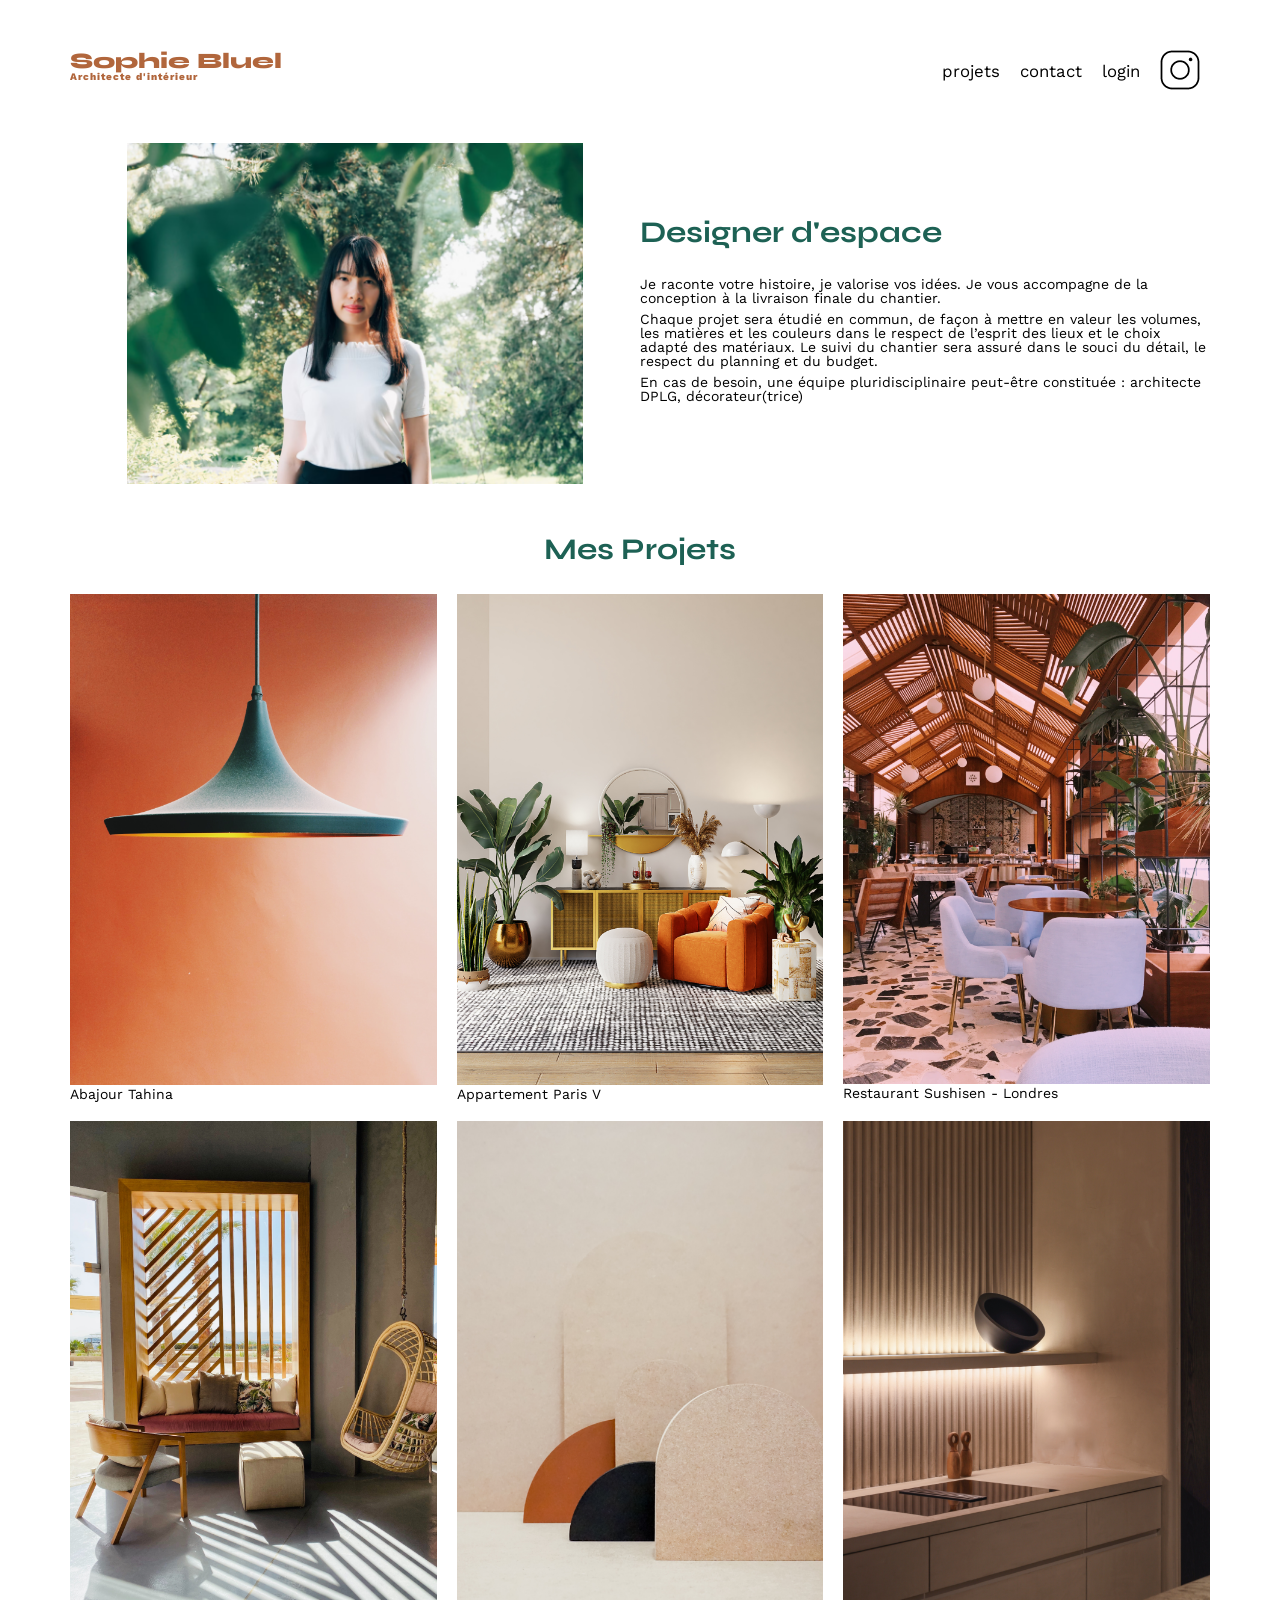
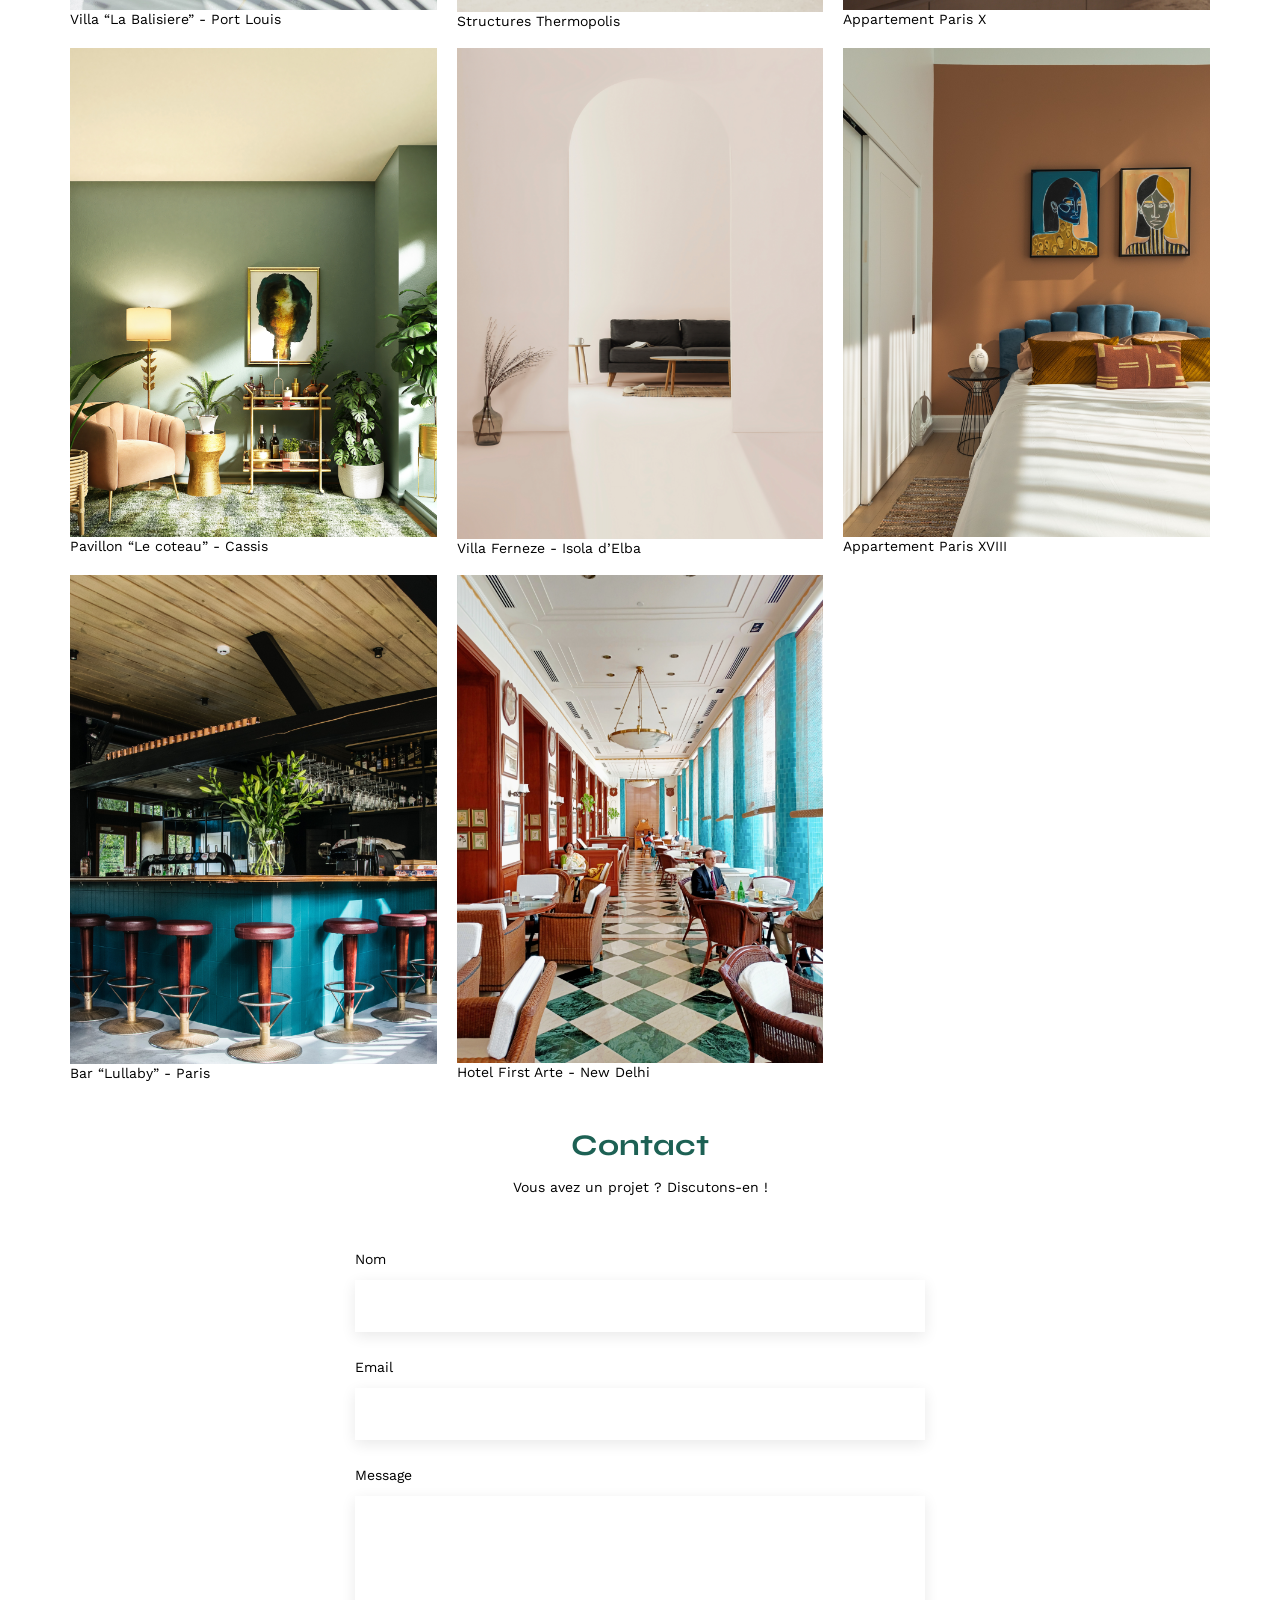
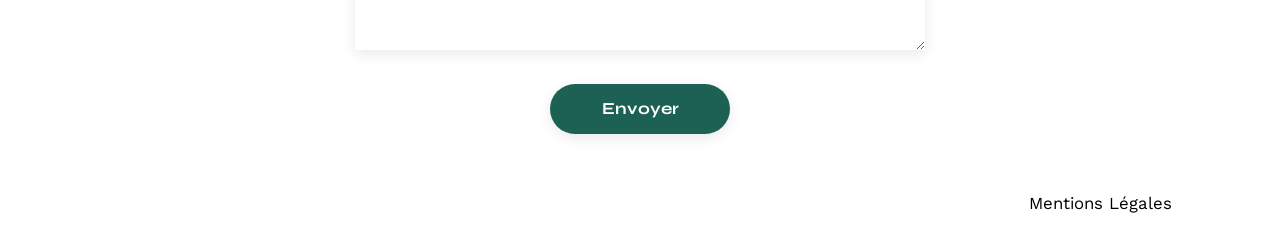
==== Portfolio-architecte-sophie-bluel-master/FrontEnd/index.html @ 55615d1e "Initial commit" ====
<!DOCTYPE html>
<html lang="fr">
<head>
	<meta charset="UTF-8">
	<title>Sophie Bluel - Architecte d'intérieur</title>
	<meta name="viewport" content="width=device-width, initial-scale=1.0">
	<link rel="preconnect" href="https://fonts.googleapis.com">
	<link rel="preconnect" href="https://fonts.gstatic.com" crossorigin>
	<link href="https://fonts.googleapis.com/css2?family=Syne:wght@700;800&family=Work+Sans&display=swap" rel="stylesheet">
	<meta name="description" content="">
	<link rel="stylesheet" href="./assets/style.css">
</head>
<body>
<header>
	<h1>Sophie Bluel <span>Architecte d'intérieur</span></h1>
	<nav>
		<ul>
			<li>projets</li>
			<li>contact</li>
			<li>login</li>
			<li><img src="./assets/icons/instagram.png" alt="Instagram"></li>
		</ul>
	</nav>
</header>
<main>
	<section id="introduction">
		<figure>
			<img src="./assets/images/sophie-bluel.png" alt="">
		</figure>
		<article>
			<h2>Designer d'espace</h2>
			<p>Je raconte votre histoire, je valorise vos idées. Je vous accompagne de la conception à la livraison finale du chantier.</p>
			<p>Chaque projet sera étudié en commun, de façon à mettre en valeur les volumes, les matières et les couleurs dans le respect de l’esprit des lieux et le choix adapté des matériaux. Le suivi du chantier sera assuré dans le souci du détail, le respect du planning et du budget.</p>
			<p>En cas de besoin, une équipe pluridisciplinaire peut-être constituée : architecte DPLG, décorateur(trice)</p>
		</article>
	</section>
	<section id="portfolio">
		<h2>Mes Projets</h2>
		<div class="gallery">
			<figure>
				<img src="assets/images/abajour-tahina.png" alt="Abajour Tahina">
				<figcaption>Abajour Tahina</figcaption>
			</figure>
			<figure>
				<img src="assets/images/appartement-paris-v.png" alt="Appartement Paris V">
				<figcaption>Appartement Paris V</figcaption>
			</figure>
			<figure>
				<img src="assets/images/restaurant-sushisen-londres.png" alt="Restaurant Sushisen - Londres">
				<figcaption>Restaurant Sushisen - Londres</figcaption>
			</figure>
			<figure>
				<img src="assets/images/la-balisiere.png" alt="Villa “La Balisiere” - Port Louis">
				<figcaption>Villa “La Balisiere” - Port Louis</figcaption>
			</figure>
			<figure>
				<img src="assets/images/structures-thermopolis.png" alt="Structures Thermopolis">
				<figcaption>Structures Thermopolis</figcaption>
			</figure>
			<figure>
				<img src="assets/images/appartement-paris-x.png" alt="Appartement Paris X">
				<figcaption>Appartement Paris X</figcaption>
			</figure>
			<figure>
				<img src="assets/images/le-coteau-cassis.png" alt="Pavillon “Le coteau” - Cassis">
				<figcaption>Pavillon “Le coteau” - Cassis</figcaption>
			</figure>
			<figure>
				<img src="assets/images/villa-ferneze.png" alt="Villa Ferneze - Isola d’Elba">
				<figcaption>Villa Ferneze - Isola d’Elba</figcaption>
			</figure>
			<figure>
				<img src="assets/images/appartement-paris-xviii.png" alt="Appartement Paris XVIII">
				<figcaption>Appartement Paris XVIII</figcaption>
			</figure>
			<figure>
				<img src="assets/images/bar-lullaby-paris.png" alt="Bar “Lullaby” - Paris">
				<figcaption>Bar “Lullaby” - Paris</figcaption>
			</figure>
			<figure>
				<img src="assets/images/hotel-first-arte-new-delhi.png" alt="Hotel First Arte - New Delhi">
				<figcaption>Hotel First Arte - New Delhi</figcaption>
			</figure>
		</div>
	</section>
	<section id="contact">
		<h2>Contact</h2>
		<p>Vous avez un projet ? Discutons-en !</p>
		<form action="#" method="post">
			<label for="name">Nom</label>
			<input type="text" name="name" id="name">
			<label for="email">Email</label>
			<input type="email" name="email" id="email">
			<label for="message">Message</label>
			<textarea name="message" id="message" cols="30" rows="10"></textarea>
			<input type="submit" value="Envoyer">
		</form>
	</section>
</main>

<footer>
	<nav>
		<ul>
			<li>Mentions Légales</li>
		</ul>
	</nav>
</footer>
</body>
</html>
---- Portfolio-architecte-sophie-bluel-master/FrontEnd/assets/style.css ----
/* http://meyerweb.com/eric/tools/css/reset/
   v2.0 | 20110126
   License: none (public domain)
*/

html, body, div, span, applet, object, iframe,
h1, h2, h3, h4, h5, h6, p, blockquote, pre,
a, abbr, acronym, address, big, cite, code,
del, dfn, em, img, ins, kbd, q, s, samp,
small, strike, strong, sub, sup, tt, var,
b, u, i, center,
dl, dt, dd, ol, ul, li,
fieldset, form, label, legend,
table, caption, tbody, tfoot, thead, tr, th, td,
article, aside, canvas, details, embed,
figure, figcaption, footer, header, hgroup,
menu, nav, output, ruby, section, summary,
time, mark, audio, video {
	margin: 0;
	padding: 0;
	border: 0;
	font-size: 100%;
	font: inherit;
	vertical-align: baseline;
}
/* HTML5 display-role reset for older browsers */
article, aside, details, figcaption, figure,
footer, header, hgroup, menu, nav, section {
	display: block;
}
body {
	line-height: 1;
}
ol, ul {
	list-style: none;
}
blockquote, q {
	quotes: none;
}
blockquote:before, blockquote:after,
q:before, q:after {
	content: '';
	content: none;
}
table {
	border-collapse: collapse;
	border-spacing: 0;
}
/** end reset css**/
body {
	max-width: 1140px;
	margin:auto;
	font-family: 'Work Sans' ;
	font-size: 14px;
}
header {
	display: flex;
	justify-content: space-between;
	margin: 50px 0
}
section {
	margin: 50px 0
}

h1{
	display: flex;
	flex-direction: column;
	font-family: 'Syne';
	font-size: 22px;
	font-weight: 800;
	color: #B1663C
}

h1 > span {
	font-family: 'Work Sans';
	font-size:10px;
	letter-spacing: 0.1em;
;
}

h2{
	font-family: 'Syne';
	font-weight: 700;
	font-size: 30px;
	color: #1D6154
}
nav ul {
	display: flex;
	align-items: center;
	list-style-type: none;

}
nav li {
	padding: 0 10px;
	font-size: 1.2em;
}

li:hover {
	color: #B1663C;
}
#introduction {
	display: flex;
	align-items: center;
}
#introduction figure {
	flex: 1
}
#introduction img {
	display: block;
	margin: auto;
	width: 80%;
}

#introduction article {
	flex: 1
}
#introduction h2 {
	margin-bottom: 1em;
}

#introduction p {
	margin-bottom: 0.5em;
}
#portfolio h2 {
	text-align: center;
	margin-bottom: 1em;
}
.gallery {
	width: 100%;
	display: grid;
	grid-template-columns: 1fr 1fr 1fr;
	grid-column-gap: 20px;
	grid-row-gap: 20px;
}

.gallery img {
	width: 100%;

}
#contact {
	width: 50%;
margin: auto;
}
#contact > * {
	text-align: center;

}
#contact h2{
	margin-bottom: 20px;
}
#contact form {
	text-align: left;
	margin-top:30px;
	display: flex;
	flex-direction: column;
}

#contact input {
	height: 50px;
	font-size: 1.2em;
	border: none;
	box-shadow: 0px 4px 14px rgba(0, 0, 0, 0.09);
}
#contact label {
	margin: 2em 0 1em 0;
}
#contact textarea {
	border: none;
	box-shadow: 0px 4px 14px rgba(0, 0, 0, 0.09);
}

input[type="submit"]{
	font-family: 'Syne';
	font-weight: 700;
	color: white;
	background-color: #1D6154;
	margin : 2em auto ;
	width: 180px;
	text-align: center;
	border-radius: 60px ;
}

footer nav ul {
	display: flex;
	justify-content: flex-end;
	margin: 2em
}
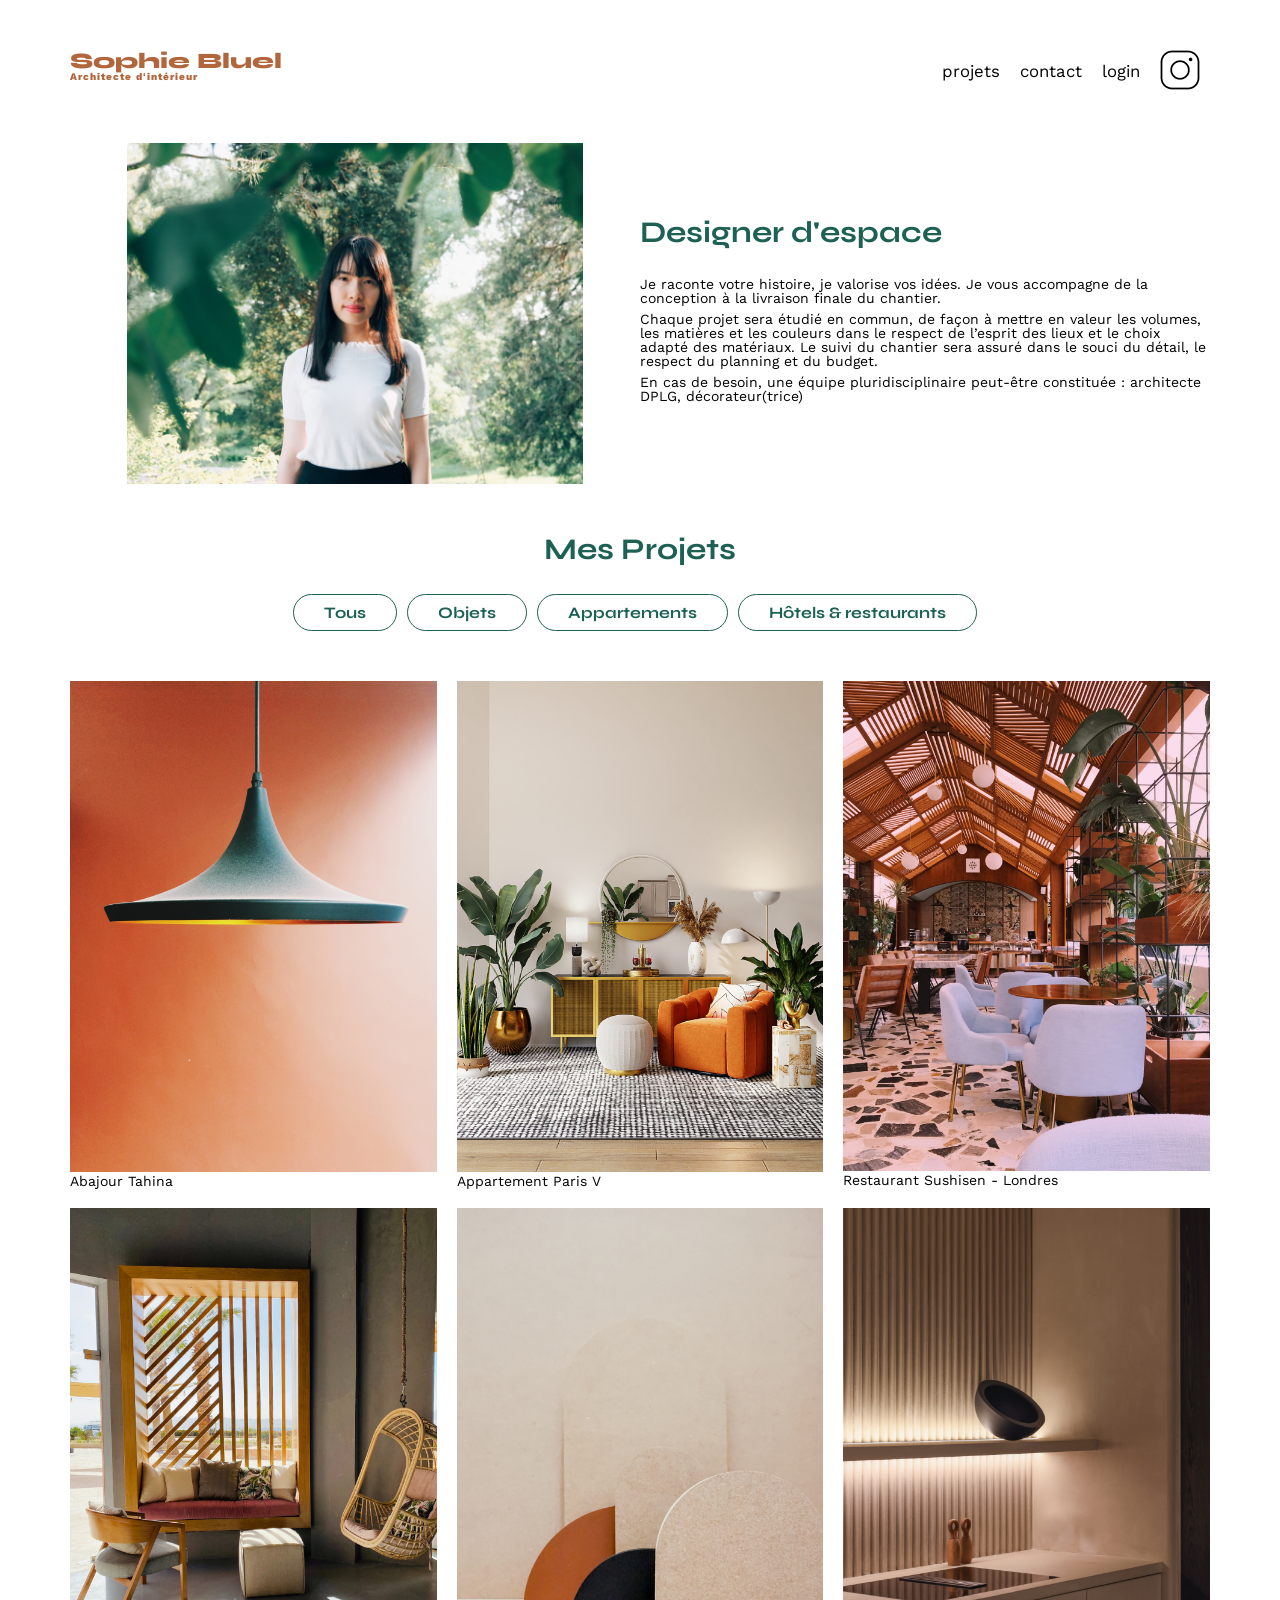
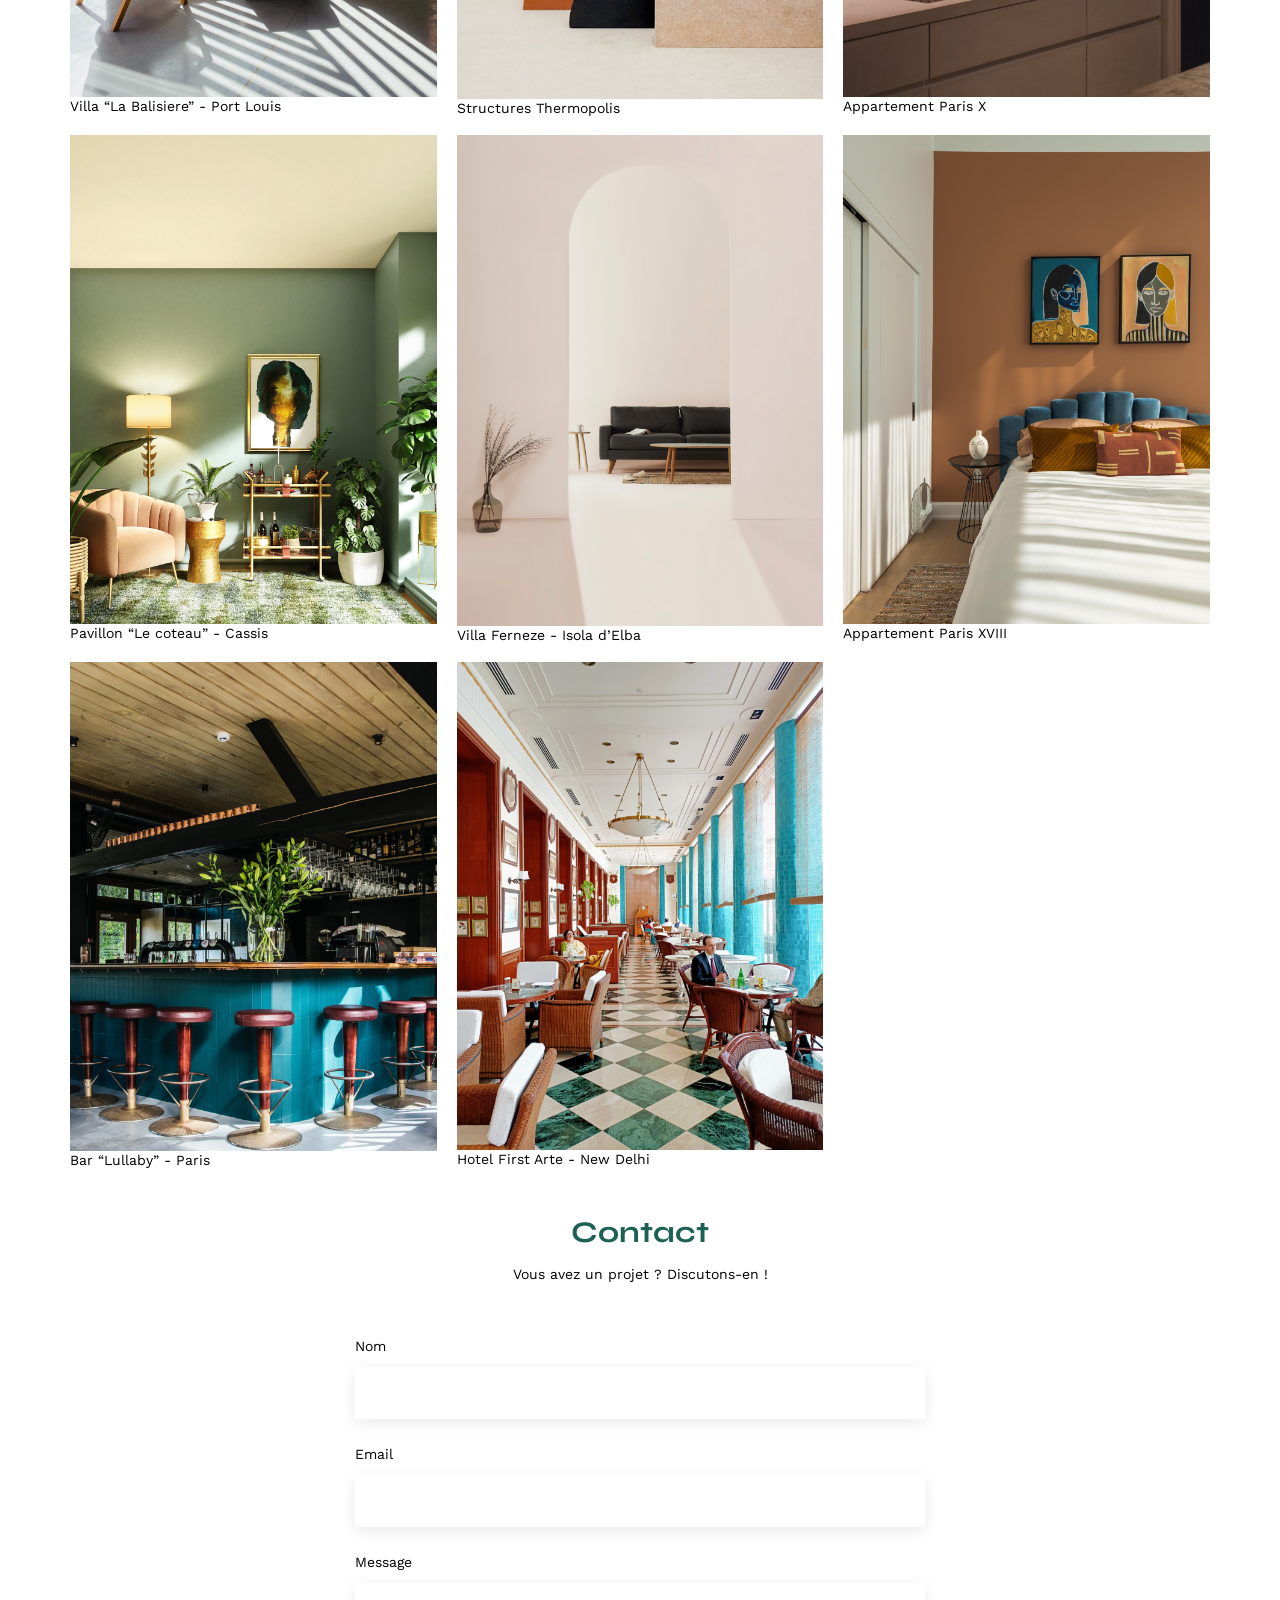
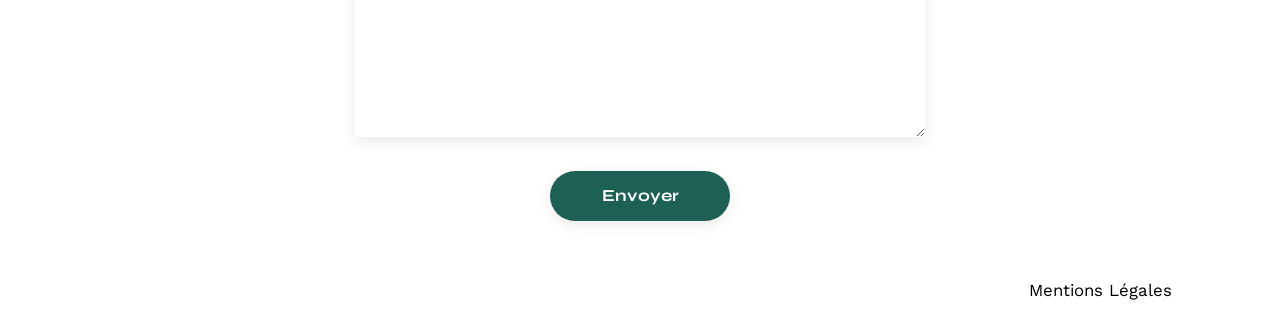
==== commit 97140a36: "Ajouts donnée dans HTML. Création page index.js" ====
--- a/Portfolio-architecte-sophie-bluel-master/FrontEnd/index.html
+++ b/Portfolio-architecte-sophie-bluel-master/FrontEnd/index.html
@@ -36,6 +36,15 @@
 	</section>
 	<section id="portfolio">
 		<h2>Mes Projets</h2>
+<div class="btn-filter">
+          <button class="btn all selected">Tous</button>
+          <button class="btn object selected">Objets</button>
+          <button class="btn appart selected">Appartements</button>
+          <button class="btn hotel_and_restaurant selected">
+            Hôtels & restaurants
+          </button>
+        </div>
+
 		<div class="gallery">
 			<figure>
 				<img src="assets/images/abajour-tahina.png" alt="Abajour Tahina">
@@ -105,5 +114,6 @@
 		</ul>
 	</nav>
 </footer>
+<script type="module" src="./index.js"></script>
 </body>
 </html>
--- a/Portfolio-architecte-sophie-bluel-master/FrontEnd/assets/style.css
+++ b/Portfolio-architecte-sophie-bluel-master/FrontEnd/assets/style.css
@@ -78,6 +78,30 @@
 ;
 }
 
+.figure-main {
+	display: flex;
+	align-items: baseline;
+	justify-content: left;
+	width: 100%;
+	margin-left: 50px;
+	margin-top: 10px;
+}
+
+.figure-main button {
+	border: none;
+	background: none;
+	width: 60px;
+	display: flex;
+	cursor: pointer;
+	font-family: work Sans;
+}
+
+.figure-main i {
+	margin-right: 10px;
+	color: #110808;
+}
+
+
 h2{
 	font-family: 'Syne';
 	font-weight: 700;
@@ -125,6 +149,41 @@
 	text-align: center;
 	margin-bottom: 1em;
 }
+
+.btn-filter {
+	display: flex;
+	justify-content: center;
+	margin-bottom: 50px;
+	margin-top: 30px;
+}
+
+.btn-filter button {
+	margin-right: 10px;
+	background-color: #fff;
+	color: #1D6154;
+	font-family: syne, sans-serif;
+	font-weight: 700;
+	font-size: 16px;
+	font-style: normal;
+	padding-left: 30px;
+	padding-right: 30px;
+	height: 37px;
+	border-radius: 60px;
+	cursor: pointer;
+	border: 1px solid #1D6154;
+	transition: all ease-in-out 0.2s;
+}
+
+.btn-filter button:hover {
+	background-color: #1D6154;
+	color: #ffff;
+}
+
+.selected:active {
+	background-color: #1D6154;
+	color: #ffff;
+}
+
 .gallery {
 	width: 100%;
 	display: grid;
@@ -178,6 +237,12 @@
 	width: 180px;
 	text-align: center;
 	border-radius: 60px ;
+	cursor: pointer;
+	transition: all 0.2s ease-in-out;
+}
+
+input[type="submit"]:hover{
+	background-color: #1d6154ce;
 }
 
 footer nav ul {
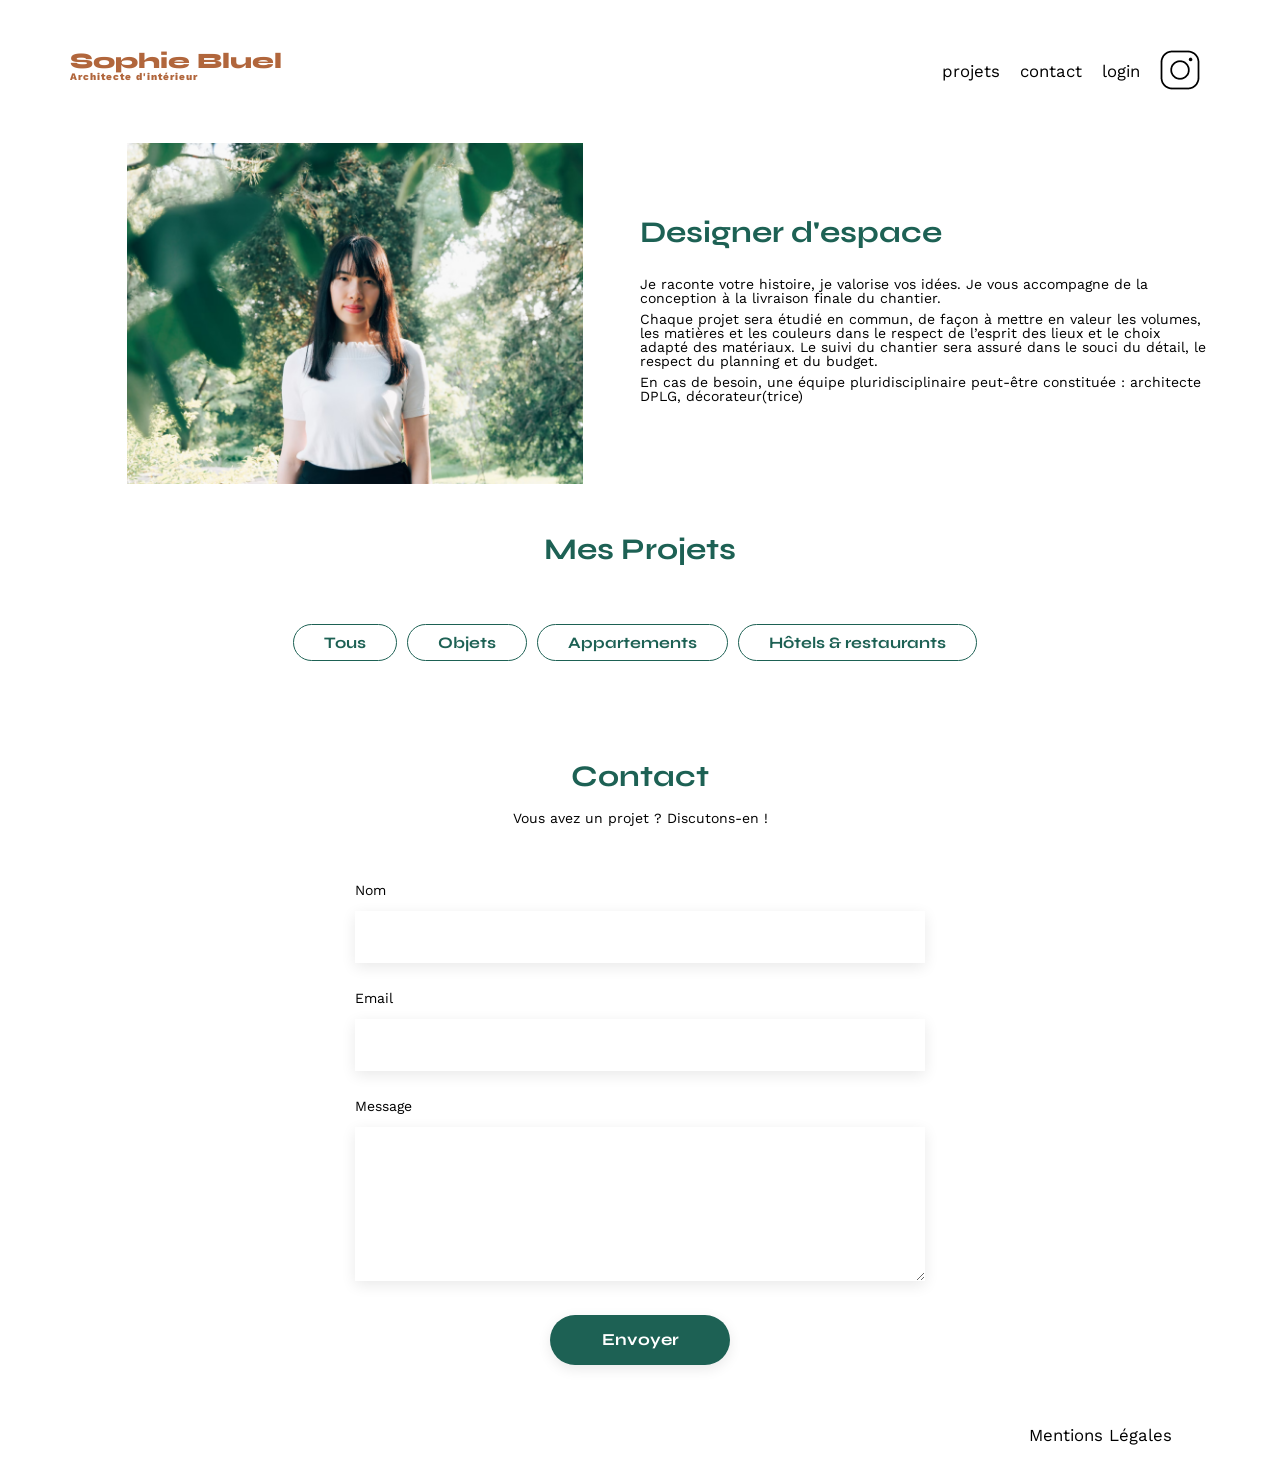
==== commit 99633665: "Création gallery Api data first modal" ====
--- a/Portfolio-architecte-sophie-bluel-master/FrontEnd/index.html
+++ b/Portfolio-architecte-sophie-bluel-master/FrontEnd/index.html
@@ -17,7 +17,7 @@
 		<ul>
 			<li>projets</li>
 			<li>contact</li>
-			<li>login</li>
+			<li><a id="login" href="login.html">login</a></li>
 			<li><img src="./assets/icons/instagram.png" alt="Instagram"></li>
 		</ul>
 	</nav>
@@ -34,9 +34,57 @@
 			<p>En cas de besoin, une équipe pluridisciplinaire peut-être constituée : architecte DPLG, décorateur(trice)</p>
 		</article>
 	</section>
+
 	<section id="portfolio">
+		<div class="my-project">
 		<h2>Mes Projets</h2>
-<div class="btn-filter">
+		<button class="edit edit-project">
+            <i class="fa-solid fa-pen-to-square fa-fade"></i>
+            modifier
+		</button>
+	</div>
+
+	<div class="overlay"></div>
+        <section class="modale">
+          <i class="fa-solid fa-xmark cross"></i>
+          <div class="modale-container">
+            <h2>Galerie photo</h2>
+            <div class="picture-container"></div>
+            <div class="btn-container">
+              <button class="add-pic" type="submit">Ajouter une photo</button>
+              <button class="delet-pic" type="submit">
+                Supprimer la galerie
+              </button>
+            </div>
+          </div>
+        </section>
+
+		<section class="modale-add">
+          <div class="icon-modale">
+            <i class="fa-solid fa-arrow-left arrow-left"></i>
+            <i class="fa-solid fa-xmark cross-add"></i>
+          </div>
+          <h2>Ajout photo</h2>
+
+		  <div class="form-container">
+            <form class="form-add" method="post">
+              <div class="add-a-pic">
+                <div class="preview-image"></div>
+                <i class="fa-regular fa-image"></i>
+                <label class="addPic" for="addPic">+ Ajouter photo</label>
+                <input type="file" id="addPic" name="addPic" accept="jpg/png" />
+                <p>jpg, png : 4mo max</p>
+              </div>
+              <label for="text">Titre</label>
+              <input id="text" name="title" type="text" />
+              <label for="categorySelect">Catégorie</label>
+              <select id="categorySelect" name="category"></select>
+              <button type="submit" class="btn-submit">Valider</button>
+            </form>
+          </div>
+        </section>
+
+		<div class="btn-filter">
           <button class="btn all selected">Tous</button>
           <button class="btn object selected">Objets</button>
           <button class="btn appart selected">Appartements</button>
@@ -45,53 +93,8 @@
           </button>
         </div>
 
-		<div class="gallery">
-			<figure>
-				<img src="assets/images/abajour-tahina.png" alt="Abajour Tahina">
-				<figcaption>Abajour Tahina</figcaption>
-			</figure>
-			<figure>
-				<img src="assets/images/appartement-paris-v.png" alt="Appartement Paris V">
-				<figcaption>Appartement Paris V</figcaption>
-			</figure>
-			<figure>
-				<img src="assets/images/restaurant-sushisen-londres.png" alt="Restaurant Sushisen - Londres">
-				<figcaption>Restaurant Sushisen - Londres</figcaption>
-			</figure>
-			<figure>
-				<img src="assets/images/la-balisiere.png" alt="Villa “La Balisiere” - Port Louis">
-				<figcaption>Villa “La Balisiere” - Port Louis</figcaption>
-			</figure>
-			<figure>
-				<img src="assets/images/structures-thermopolis.png" alt="Structures Thermopolis">
-				<figcaption>Structures Thermopolis</figcaption>
-			</figure>
-			<figure>
-				<img src="assets/images/appartement-paris-x.png" alt="Appartement Paris X">
-				<figcaption>Appartement Paris X</figcaption>
-			</figure>
-			<figure>
-				<img src="assets/images/le-coteau-cassis.png" alt="Pavillon “Le coteau” - Cassis">
-				<figcaption>Pavillon “Le coteau” - Cassis</figcaption>
-			</figure>
-			<figure>
-				<img src="assets/images/villa-ferneze.png" alt="Villa Ferneze - Isola d’Elba">
-				<figcaption>Villa Ferneze - Isola d’Elba</figcaption>
-			</figure>
-			<figure>
-				<img src="assets/images/appartement-paris-xviii.png" alt="Appartement Paris XVIII">
-				<figcaption>Appartement Paris XVIII</figcaption>
-			</figure>
-			<figure>
-				<img src="assets/images/bar-lullaby-paris.png" alt="Bar “Lullaby” - Paris">
-				<figcaption>Bar “Lullaby” - Paris</figcaption>
-			</figure>
-			<figure>
-				<img src="assets/images/hotel-first-arte-new-delhi.png" alt="Hotel First Arte - New Delhi">
-				<figcaption>Hotel First Arte - New Delhi</figcaption>
-			</figure>
-		</div>
-	</section>
+		<div class="gallery"></div>
+		</section>
 	<section id="contact">
 		<h2>Contact</h2>
 		<p>Vous avez un projet ? Discutons-en !</p>
--- a/Portfolio-architecte-sophie-bluel-master/FrontEnd/assets/style.css
+++ b/Portfolio-architecte-sophie-bluel-master/FrontEnd/assets/style.css
@@ -117,11 +117,18 @@
 nav li {
 	padding: 0 10px;
 	font-size: 1.2em;
+	cursor: pointer;
+}
+
+nav a {
+	text-decoration: none;
+	color: black;
 }
 
 li:hover {
 	color: #B1663C;
 }
+
 #introduction {
 	display: flex;
 	align-items: center;
@@ -156,6 +163,27 @@
 	margin-bottom: 50px;
 	margin-top: 30px;
 }
+
+
+.my-project {
+	display: flex;
+	align-items: baseline;
+	justify-content: center;
+}
+
+.my-project button {
+	margin-left: 20px;
+	border: none;
+	background: none;
+	width: 60px;
+	cursor: pointer;
+	font-family: work Sans;
+}
+
+.my-project i {
+	margin-right: 10px;
+}
+
 
 .btn-filter button {
 	margin-right: 10px;
@@ -250,4 +278,434 @@
 	justify-content: flex-end;
 	margin: 2em
 }
-
+.edit-top {
+	background: #000000;
+	width: 100%;
+	display: block;
+	margin: 0;
+	height: 59px;
+}
+
+.edit-top p {
+	color: #ffff;
+	font-family: Work Sans, sans-serif;
+
+	font-size: 16px;
+}
+
+.edit-top i {
+	color: #ffff;
+	font-size: 15px;
+	margin-right: 10px;
+}
+
+.edit-btn {
+	background: #000000;
+	border: none;
+	width: 200px;
+	height: 59px;
+	display: flex;
+	align-items: center;
+	justify-content: center;
+	cursor: pointer;
+	color: #FFFFFF;
+}
+
+.publish-btn {
+	background: #fff;
+	border: none;
+	border-radius: 60px;
+	width: 216px;
+	height: 38px;
+	font-family: Work Sans;
+	font-weight: bold;
+	font-size: 14px;
+	cursor: pointer;
+}
+
+.edit-container {
+	display: flex;
+	align-items: center;
+	justify-content: center;
+}
+
+.Login {
+	display: flex;
+	justify-content: center;
+	align-items: center;
+}
+
+.container-login {
+	margin-top: 152px;
+	padding-bottom: 300px;
+}
+
+#forget a {
+
+	color: black;
+}
+
+.modale {
+	display: none;
+	z-index: 1000;
+	position: absolute;
+	top: 550px;
+	left: 250px;
+	width: 630px;
+	background-color: #fff;
+	border-radius: 10px;
+}
+
+
+.modale h2 {
+	font-family: Work Sans, sans-serif;
+	color: #000000;
+	font-weight: 400;
+	font-size: 26px;
+	margin-bottom: 40px;
+	margin-top: 60px;
+}
+
+.modale-container {
+	width: 100%;
+	height: 100%;
+	align-items: center;
+	justify-content: center;
+	display: flex;
+	flex-direction: column;
+}
+
+.edit {
+	display: none;
+}
+
+.overlay {
+	display: none;
+	position: fixed;
+	top: 0;
+	left: 0;
+	width: 100%;
+	height: 100%;
+	background-color: rgba(0, 0, 0, 0.3);
+	z-index: 999;
+}
+
+
+.cross {
+	position: absolute;
+	color: #000000;
+	right: 35px;
+	top: 35px;
+	cursor: pointer;
+	width: 12px;
+	height: 12px;
+	font-size: 16px;
+}
+
+
+.picture-container {
+	display: flex;
+	flex-wrap: wrap;
+	flex-direction: row;
+	width: 70%;
+	margin-top: 45px;
+	margin-bottom: 45px;
+
+}
+
+.picture {
+	position: relative;
+}
+
+.picture img {
+	width: 78.12px;
+	height: 104.08px;
+	margin-right: 10px;
+}
+
+.picture p {
+	margin-bottom: 10px;
+}
+
+.picture i {
+	position: absolute;
+	right: 3.5px;
+	top: 2.5px;
+
+	color: #fff;
+	font-size: 12px;
+}
+
+.i-container {
+	background: #000000;
+	width: 17px;
+	height: 17px;
+	position: absolute;
+	right: 15px;
+	top: 7px;
+	border-radius: 2px;
+	cursor: pointer;
+}
+
+.picture-container::after {
+	position: absolute;
+	content: "";
+	width: 420px;
+	height: 2px;
+	background-color: #B3B3B3;
+	bottom: 162px;
+	right: 105px;
+	left: 105px;
+}
+
+
+.btn-container {
+	display: flex;
+	flex-direction: column;
+	align-items: center;
+	justify-content: flex-end;
+	width: 100%;
+	margin-top: 38px;
+	margin-bottom: 48px;
+}
+
+.add-pic {
+	background-color: #1D6154;
+	color: #fff;
+	font-family: syne, sans-serif;
+	font-weight: 700;
+	font-size: 14px;
+	font-style: normal;
+	width: 237px;
+	height: 37px;
+	border-radius: 60px;
+	cursor: pointer;
+	border: 1px solid #1D6154;
+	transition: all ease-in-out 0.2s;
+	margin-bottom: 23px;
+}
+
+.add-pic:hover {
+	background-color: #1d615490;
+	border: none;
+}
+
+.delet-pic {
+	border: none;
+	background-color: #fff;
+	color: #D65353;
+	font-family: Syne, sans-serif;
+	font-size: 14px;
+	font-weight: 400;
+	cursor: pointer;
+}
+
+.modale-add {
+	display: none;
+	z-index: 1000;
+	position: absolute;
+	top: 550px;
+	left: 250px;
+	width: 630px;
+	background-color: #FFFFFF;
+	border-radius: 10px;
+	padding: 30px;
+	/* min-height: 600px; */
+	flex-direction: column;
+	align-items: center;
+	justify-content: center;
+}
+
+
+
+.arrow-left{
+	position:absolute;
+	left: 30px;
+	top: 30px;
+	cursor: pointer;
+}
+
+.cross-add{
+	position: absolute;
+	top: 30px;
+	right: 30px;
+	cursor: pointer;
+}
+
+.modale-add h2{
+	margin: 0;
+	font-family: Work Sans, sans-serif;
+	color: #000000;
+	font-weight: 400;
+	font-size: 26px;
+}
+
+/* .form-add{
+	display: flex;
+	align-items: center;
+} */
+
+.add-a-pic{
+	margin-top: 6px;
+	background: #E8F1F7;
+	border-radius: 3px;
+	width: 420px;
+	display: flex;
+	flex-direction: column;
+	align-items: center;
+	justify-content: center;
+margin-bottom: 30px;
+}
+
+.add-a-pic i{
+	font-size: 60px;
+	color: #B9C5CC;
+	width: 58px;
+	height: 46px;
+	margin-top: 28px;
+	margin-bottom: 21px;
+	
+}
+
+.addPic{
+	width: 137px;
+	height: 36px;
+	background: #CBD6DC;
+	border-radius: 50px;
+	border: none;
+	font-family:Work Sans, sans-serif;
+	font-weight: 500;
+	font-size: 14px;
+	color: #306685;
+	cursor: pointer;
+	transition: all ease-in-out 0.2s;
+	margin-bottom: 7px;
+	display: flex;
+	align-items: center;
+	justify-content: center;
+}
+
+.addPic:hover{
+	background: #93bed5;
+}
+
+#addPic{
+	display: none;
+
+}
+
+.add-a-pic p{
+	margin-bottom: 19px;
+}
+
+.form-container{
+	margin-top: 30px;
+	margin-bottom: 80px;
+}
+
+.form-container form{
+	display: flex;
+	flex-direction: column;
+}
+
+#text{
+	width: 420px;
+	height: 31px;
+	border: none;
+	background: #FFFFFF;
+    box-shadow: 0px 4px 14px rgba(0, 0, 0, 0.09);
+	margin-bottom: 47px;
+	margin-top: 5px;
+}
+
+#category{
+	margin-top: 5px;
+}
+
+.form-container select{
+	width: 424px;
+	height: 31px;
+	border: none;
+	background: #FFFFFF;
+    box-shadow: 0px 4px 14px rgba(0, 0, 0, 0.09);
+}
+
+/* .btn-submit-ok{
+	background: #1D6154;
+    color: #fff;
+    font-family: syne, sans-serif;
+    font-weight: 700;
+    font-size: 14px;
+    font-style: normal;
+    width: 237px;
+    height: 37px;
+    border-radius: 60px;
+	cursor: pointer;
+    border: 1px solid #1D6154;
+    transition: all ease-in-out 0.2s;
+	margin-top: 99px;
+	margin-left: 80px;
+	transition: all 0.3s ease-in-out;
+} */
+
+.btn-submit-ok:hover{
+	transform: translateX(0.2px);
+}
+
+.btn-submit{
+	background: #A7A7A7;
+    color: #fff;
+    font-family: syne, sans-serif;
+    font-weight: 700;
+    font-size: 14px;
+    font-style: normal;
+    width: 237px;
+    height: 37px;
+    border-radius: 60px;
+	cursor: not-allowed;
+    border: 1px solid #A7A7A7;
+    transition: all ease-in-out 0.2s;
+	margin-top: 99px;
+	margin-left: 80px;
+}
+
+.btn-submit::before {
+	position: absolute;
+	content: "";
+	width: 420px;
+	height: 2px;
+	background-color: #B3B3B3;
+	bottom: 193px;
+	right: 135px;
+	/* margin-bottom: 32px; */
+}
+
+/* .preview {
+position: absolute;
+visibility: hidden;
+width: 200px;
+height: 187px;
+
+background-color: #FFFFFF;
+}
+
+.preview img{
+	width: 100%;
+	height: 100%;
+
+} */
+
+.preview-image{
+	visibility: hidden;
+	position: absolute;
+	width: 200px;
+	height: 172px;
+	z-index: 50;
+	background-color: #fff;
+}
+
+.preview-image img{
+width: 100%;
+height: 100%;
+z-index: 60;
+}
